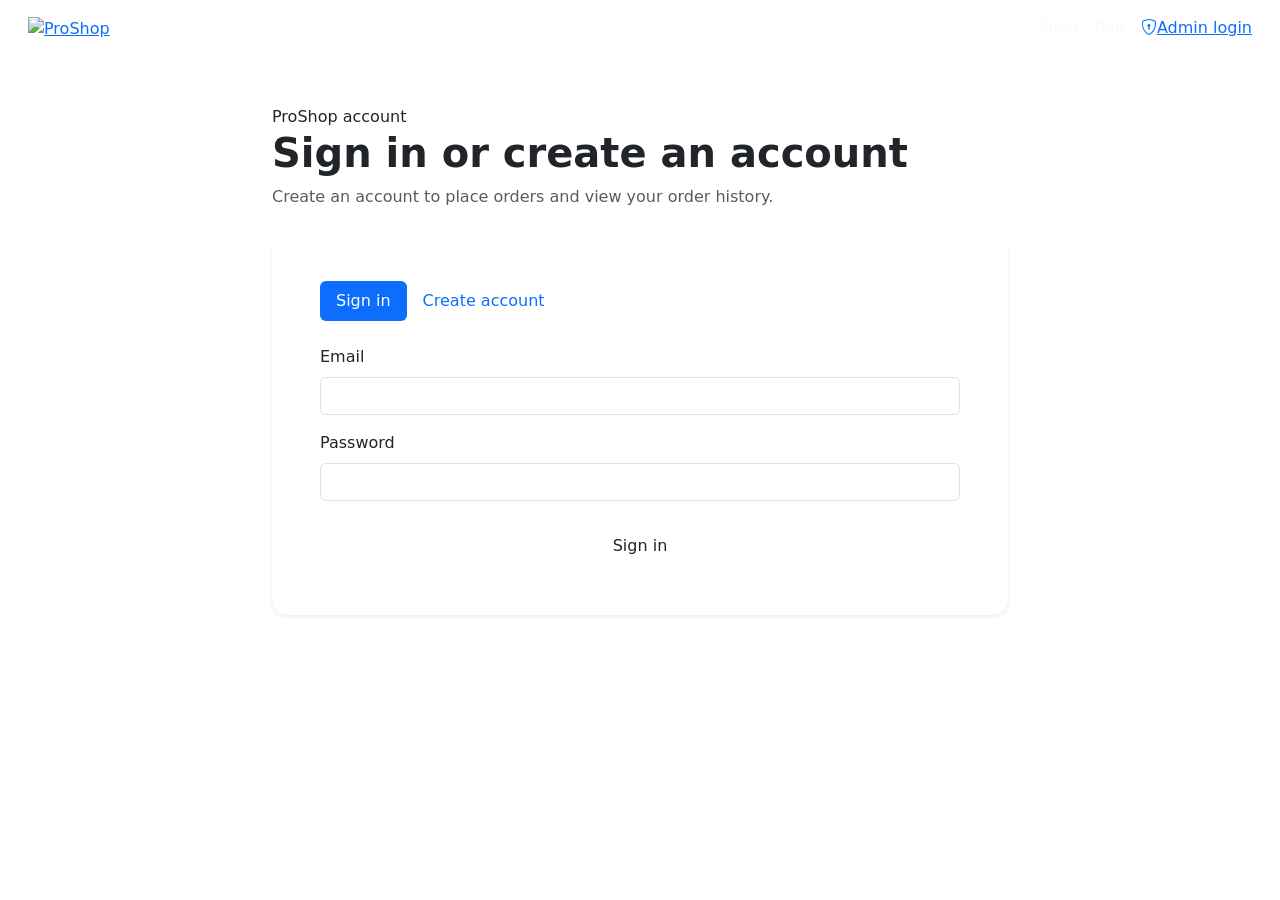
==== account.html @ 6e3dadf7 "first commit" ====
<!doctype html>
<html lang="en">
<head>
  <meta charset="utf-8">
  <meta name="viewport" content="width=device-width, initial-scale=1">
  <title>My account — ProShop</title>
  <meta name="description" content="Sign in or create a ProShop account to place orders and view your order history.">
  <link href="https://cdn.jsdelivr.net/npm/bootstrap@5.3.3/dist/css/bootstrap.min.css" rel="stylesheet">
  <link href="https://cdn.jsdelivr.net/npm/bootstrap-icons@1.11.3/font/bootstrap-icons.min.css" rel="stylesheet">
  <link href="/static/css/luxury-proshop.css" rel="stylesheet">
</head>
<body>
  <header class="proshop-header py-3 px-3">
    <div class="container-fluid max-w-1440 account-header-inner d-flex justify-content-between align-items-center">
      <a href="index.html" aria-label="ProShop home"><img src="/static/assets/images/logo.svg" alt="ProShop" style="height:42px"></a>
      <nav class="account-header-nav d-flex gap-3 align-items-center">
        <a href="shop.html" class="text-light text-decoration-none">Shop</a>
        <a href="cart.html" class="text-light text-decoration-none">Bag</a>
        <a href="/admin/login/?next=/admin-dashboard/" aria-label="Admin login" title="Admin login" class="admin-login-button"><i class="bi bi-shield-lock"></i><span>Admin login</span></a>
      </nav>
    </div>
  </header>
  <main class="container py-5" style="max-width: 760px; min-height: 65vh">
    <div class="mb-4">
      <span class="section-pre-tag">ProShop account</span>
      <h1 class="display-6 fw-bold">Sign in or create an account</h1>
      <p class="text-muted">Create an account to place orders and view your order history.</p>
    </div>
    <div id="account-message" class="alert d-none" role="status" aria-live="polite"></div>
    <section id="verify-panel" class="card border-0 shadow-sm rounded-4 p-4 p-md-5 d-none">
      <span class="section-pre-tag">Email verification</span>
      <h2 class="h4">Verify your email</h2>
      <p class="text-muted">Select the button below to confirm your email address and activate your account.</p>
      <button id="verify-button" type="button" class="btn btn-gold">Verify account</button>
    </section>
    <section id="resend-panel" class="card border-0 shadow-sm rounded-4 p-4 p-md-5 d-none">
      <h2 class="h5">Need a new verification link?</h2>
      <form id="resend-form">
        <div class="mb-3"><label for="resend-email" class="form-label">Email</label><input id="resend-email" name="email" type="email" class="form-control" autocomplete="email" maxlength="254" required></div>
        <button class="btn btn-outline-secondary" type="submit">Send a new link</button>
      </form>
    </section>
    <section id="auth-panel" class="card border-0 shadow-sm rounded-4 p-4 p-md-5">
      <ul class="nav nav-pills mb-4" role="tablist">
        <li class="nav-item"><button class="nav-link active" id="login-tab" type="button" data-form="login">Sign in</button></li>
        <li class="nav-item"><button class="nav-link" id="register-tab" type="button" data-form="register">Create account</button></li>
      </ul>
      <form id="login-form" novalidate>
        <div class="mb-3"><label for="login-email" class="form-label">Email</label><input id="login-email" name="email" type="email" class="form-control" autocomplete="email" maxlength="254" required></div>
        <div class="mb-4"><label for="login-password" class="form-label">Password</label><input id="login-password" name="password" type="password" class="form-control" autocomplete="current-password" required></div>
        <button class="btn btn-gold w-100 py-2" type="submit">Sign in</button>
      </form>
      <form id="register-form" class="d-none" novalidate>
        <div class="mb-3"><label for="register-name" class="form-label">Name</label><input id="register-name" name="name" type="text" class="form-control" autocomplete="name" maxlength="150" required></div>
        <div class="mb-3"><label for="register-email" class="form-label">Email</label><input id="register-email" name="email" type="email" class="form-control" autocomplete="email" maxlength="254" required></div>
        <div class="mb-4"><label for="register-password" class="form-label">Password</label><input id="register-password" name="password" type="password" class="form-control" autocomplete="new-password" minlength="12" required><div class="form-text">Use at least 12 characters.</div></div>
        <button class="btn btn-gold w-100 py-2" type="submit">Create account</button>
      </form>
    </section>
    <section id="account-panel" class="card border-0 shadow-sm rounded-4 p-4 p-md-5 d-none">
      <div class="d-flex flex-wrap justify-content-between align-items-center gap-3 mb-4">
        <div><span class="section-pre-tag">Signed in</span><h2 id="account-name" class="h4 mb-1"></h2><div id="account-email" class="text-muted"></div></div>
        <div class="d-flex gap-2"><a id="staff-dashboard-link" href="/admin-dashboard/" class="btn btn-outline-secondary d-none">Store dashboard</a><button id="logout-button" type="button" class="btn btn-outline-secondary">Sign out</button></div>
      </div>
      <h3 class="h5">Your orders</h3>
      <div id="orders-list"><p class="text-muted">Loading orders…</p></div>
    </section>
  </main>
  <script src="/static/js/account.js" defer></script>
</body>
</html>
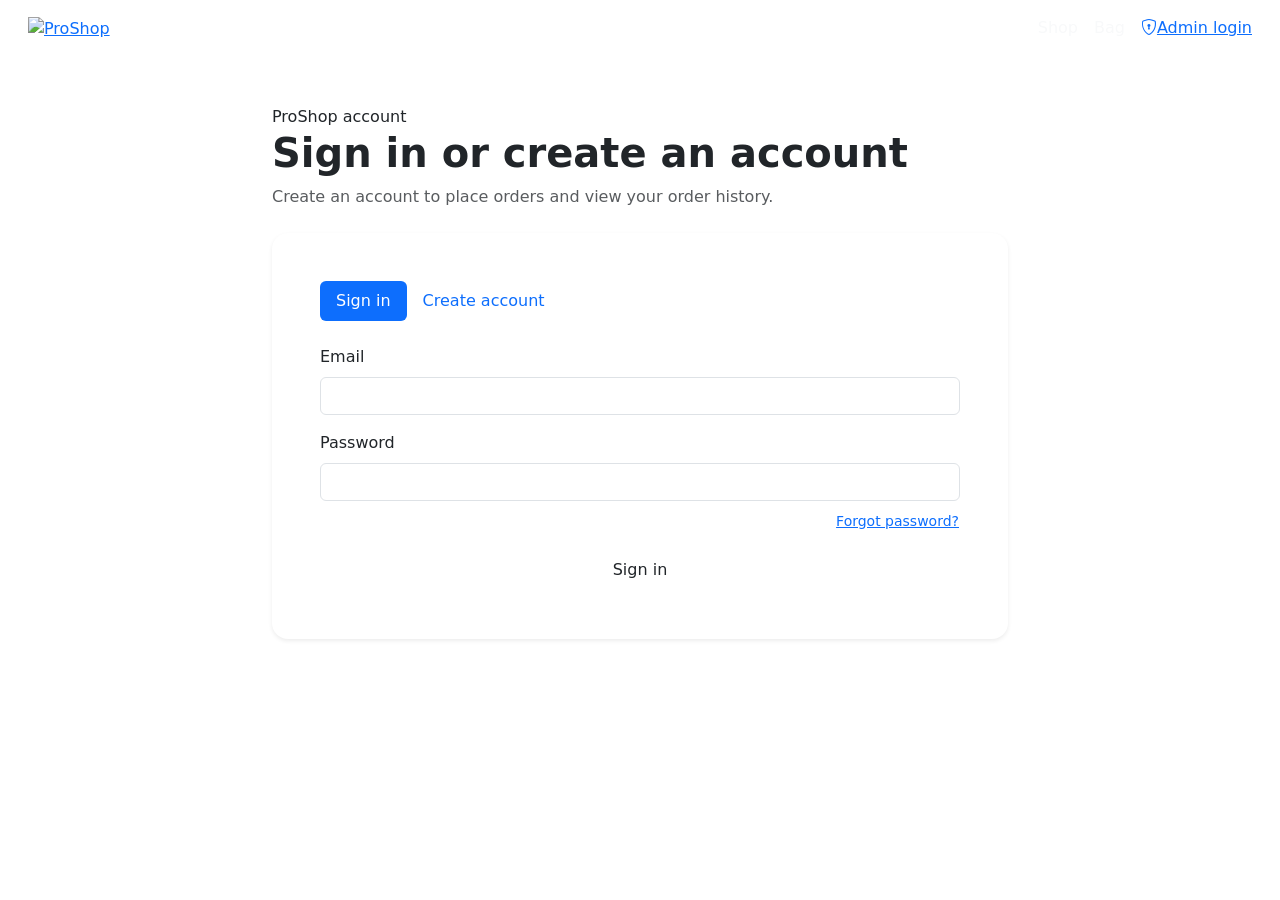
==== commit 04cb8a41: "Add secure password reset flow" ====
--- a/account.html
+++ b/account.html
@@ -3,6 +3,7 @@
 <head>
   <meta charset="utf-8">
   <meta name="viewport" content="width=device-width, initial-scale=1">
+  <meta name="referrer" content="no-referrer">
   <title>My account — ProShop</title>
   <meta name="description" content="Sign in or create a ProShop account to place orders and view your order history.">
   <link href="https://cdn.jsdelivr.net/npm/bootstrap@5.3.3/dist/css/bootstrap.min.css" rel="stylesheet">
@@ -47,7 +48,8 @@
       </ul>
       <form id="login-form" novalidate>
         <div class="mb-3"><label for="login-email" class="form-label">Email</label><input id="login-email" name="email" type="email" class="form-control" autocomplete="email" maxlength="254" required></div>
-        <div class="mb-4"><label for="login-password" class="form-label">Password</label><input id="login-password" name="password" type="password" class="form-control" autocomplete="current-password" required></div>
+        <div class="mb-2"><label for="login-password" class="form-label">Password</label><input id="login-password" name="password" type="password" class="form-control" autocomplete="current-password" required></div>
+        <div class="text-end mb-3"><button id="forgot-password-link" class="btn btn-link btn-sm p-0" type="button">Forgot password?</button></div>
         <button class="btn btn-gold w-100 py-2" type="submit">Sign in</button>
       </form>
       <form id="register-form" class="d-none" novalidate>
@@ -55,6 +57,23 @@
         <div class="mb-3"><label for="register-email" class="form-label">Email</label><input id="register-email" name="email" type="email" class="form-control" autocomplete="email" maxlength="254" required></div>
         <div class="mb-4"><label for="register-password" class="form-label">Password</label><input id="register-password" name="password" type="password" class="form-control" autocomplete="new-password" minlength="12" required><div class="form-text">Use at least 12 characters.</div></div>
         <button class="btn btn-gold w-100 py-2" type="submit">Create account</button>
+      </form>
+    </section>
+    <section id="password-reset-request-panel" class="card border-0 shadow-sm rounded-4 p-4 p-md-5 d-none">
+      <h2 class="h5">Reset your password</h2>
+      <p class="text-muted small">Enter your account email and we’ll send a reset link if an active account matches.</p>
+      <form id="password-reset-request-form">
+        <div class="mb-3"><label for="reset-request-email" class="form-label">Email</label><input id="reset-request-email" name="email" type="email" class="form-control" autocomplete="email" maxlength="254" required></div>
+        <button class="btn btn-gold w-100 py-2" type="submit">Send reset link</button>
+        <button id="back-to-signin-button" class="btn btn-link w-100 mt-2" type="button">Back to sign in</button>
+      </form>
+    </section>
+    <section id="password-reset-panel" class="card border-0 shadow-sm rounded-4 p-4 p-md-5 d-none">
+      <h2 class="h5">Choose a new password</h2>
+      <form id="password-reset-form">
+        <div class="mb-3"><label for="reset-new-password" class="form-label">New password</label><input id="reset-new-password" name="password" type="password" class="form-control" autocomplete="new-password" minlength="12" maxlength="256" required><div class="form-text">Use at least 12 characters.</div></div>
+        <div class="mb-3"><label for="reset-confirm-password" class="form-label">Confirm new password</label><input id="reset-confirm-password" name="confirm_password" type="password" class="form-control" autocomplete="new-password" minlength="12" maxlength="256" required></div>
+        <button class="btn btn-gold w-100 py-2" type="submit">Save new password</button>
       </form>
     </section>
     <section id="account-panel" class="card border-0 shadow-sm rounded-4 p-4 p-md-5 d-none">
@@ -66,6 +85,6 @@
       <div id="orders-list"><p class="text-muted">Loading orders…</p></div>
     </section>
   </main>
-  <script src="/static/js/account.js" defer></script>
+  <script src="/static/js/account.js?v=password-reset-v1" defer></script>
 </body>
 </html>
